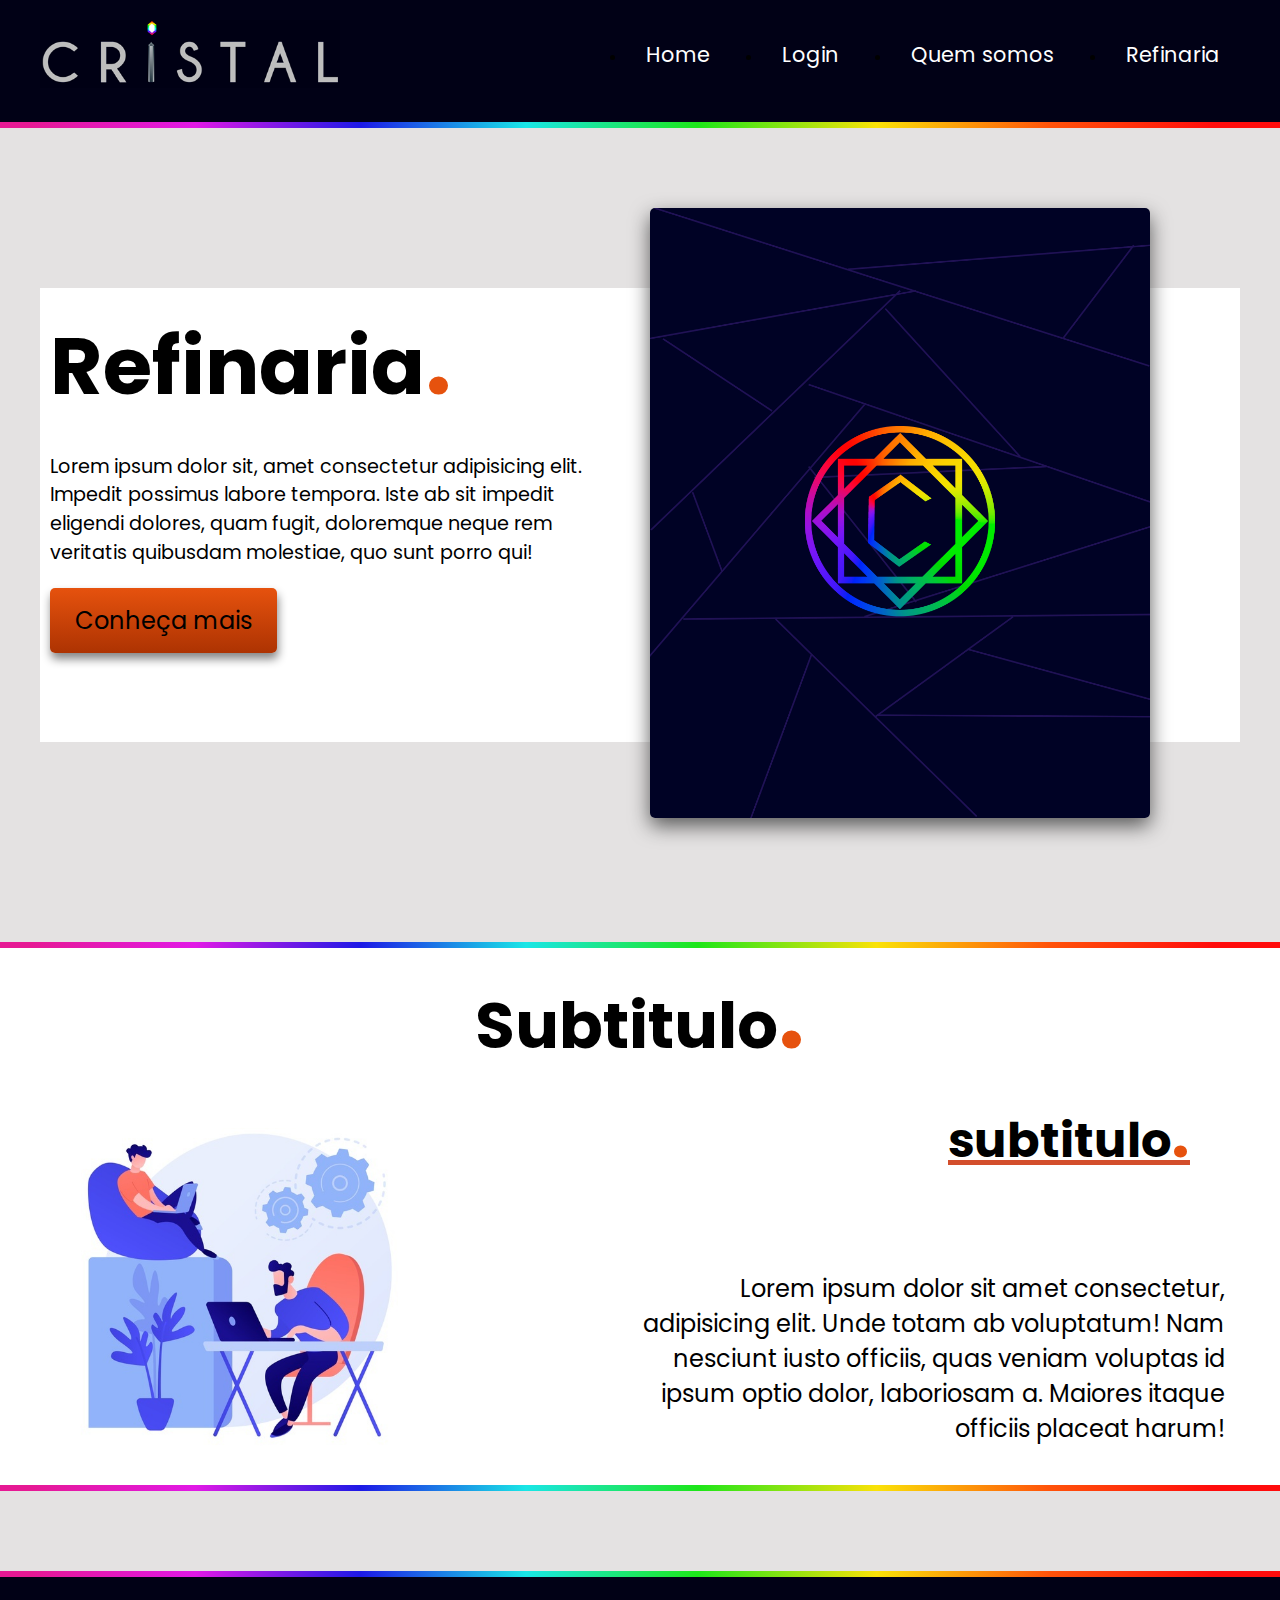
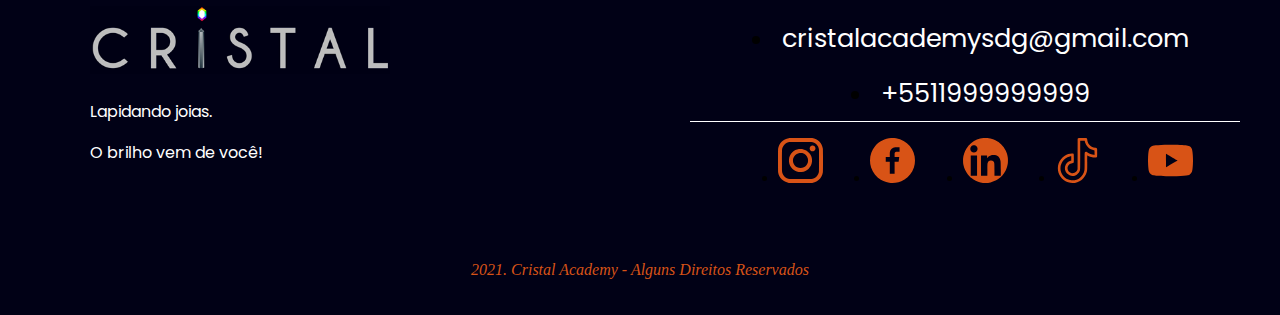
==== Refinaria/index.html @ 39de7128 "Projetos Cristal" ====
<!DOCTYPE html>
<html lang="pt-br">

<head>
  <meta charset="UTF-8">
  <meta http-equiv="X-UA-Compatible" content="IE=edge">
  <meta name="viewport" content="width=device-width, initial-scale=1.0">
  <link rel="stylesheet" href="style.css">
  <link rel="preconnect" href="https://fonts.googleapis.com">
  <link rel="preconnect" href="https://fonts.gstatic.com" crossorigin>
  <link href="https://fonts.googleapis.com/css2?family=Poppins:wght@400;600&family=Roboto:wght@400;500&display=swap" rel="stylesheet">
  <title>Refinaria</title>
</head>

<body>
  <header class="header-bg">
    <div class="header">
      <div class="img-bg">
        <img class="logo-cristal" src="img/logo-curta.png" alt="Cristal">
      </div>
      <nav>
        <ul class="header-menu">
          <li>
            <a href="#">Home</a>
          </li>
          <li>
            <a href="#">Login</a>
          </li>
          <li>
            <a href="#">Quem somos</a>
          </li>
          <li>
            <a href="#">Refinaria</a>
          </li>
        </ul>
      </nav>
    </div>
  </header>
  <main class="main-bg">
    <div class="main">
      <div class="texto-main">
        <h1>Refinaria<span>.</span></h1>
        <p>Lorem ipsum dolor sit, amet consectetur adipisicing elit. Impedit possimus labore tempora. Iste ab sit impedit
          eligendi dolores, quam fugit, doloremque neque rem veritatis quibusdam molestiae, quo sunt porro qui!</p>
        <a href="#refinaria">
          Conheça mais
        </a>
      </div>
      <div class="imagem2-bg">
        <div class="img">
          <img src="img/imagem1.jpg" alt="">
        </div>
      </div>

    </div>
  </main>
  <section class="subtitulo-bg">
    <div class="subtitulo">
      <h2>Subtitulo<span>.</span></h2>
      <div class="img-sub">
        <img src="img/manutenção.jpg" alt="">
      </div>
      <h3>subtitulo<span>.</span></h3>
      <p>Lorem ipsum dolor sit amet consectetur, adipisicing elit. Unde totam ab voluptatum! Nam nesciunt iusto officiis, quas veniam voluptas id ipsum optio dolor, laboriosam a. Maiores itaque officiis placeat harum!</p>
    </div>
  </section>

  <footer class="footer-bg">
    <div class="footer">
      <div class="bg-logo">
        <img class="logo-cristal" src="img/logo-curta.png" alt="Cristal">
        <div class="p">
          <p>Lapidando joias.</p>
          <p> O brilho vem de você!</p>
        </div>
      </div>
      <div>
        <ul class="footer-contato">
          <li class="email"><a href="mailto:cristalacademysdg@gmail.com?subject=Interesse em contato">cristalacademysdg@gmail.com</a></li>
          <li class="tel"><a href="tel:">+5511999999999</a></li>
        </ul>
        <ul class="footer-sociais">
          <li class="instagram">
            <a href="https://www.instagram.com/gds.cristalacademy/" target=" _blank"><img src="img/instagram.svg" alt="Facebook" class="redes-sociais"></a>
          </li>
          <li class="Facebook">
            <a href="https://www.facebook.com/CristalAcademyOficial" target=" _blank"><img src="img/facebook.svg" alt="Facebook" class="redes-sociais"></a>
          </li>
          <li class="Facebook">
            <a href="https://www.linkedin.com/company/cristal-academy/" target=" _blank"><img src="img/linkdin.svg" alt="Linkedin" class="redes-sociais"></a>
          </li>
          <li class="Facebook">
            <a href="https://www.tiktok.com/@cristalacademysdg" target=" _blank"><img src="img/tiktok.svg" alt="TikTok" class="redes-sociais"></a>
          </li>
          <li class="Facebook">
            <a href="https://www.youtube.com/channel/UCUQUi6EgOa24PhENqI-1iqw" target=" _blank"><img src="img/youtube.svg" alt="YouTube" class="redes-sociais"></a>
          </li>
        </ul>
      </div>
      <p class="footer-copy">2021. Cristal Academy - Alguns Direitos Reservados</p>

  </footer>
</body>

</html>
---- Refinaria/style.css ----
@import url(css/introducao.css);
@import url(css/footer.css);
@import url(css/header.css);
@import url(css/deifnicao.css);
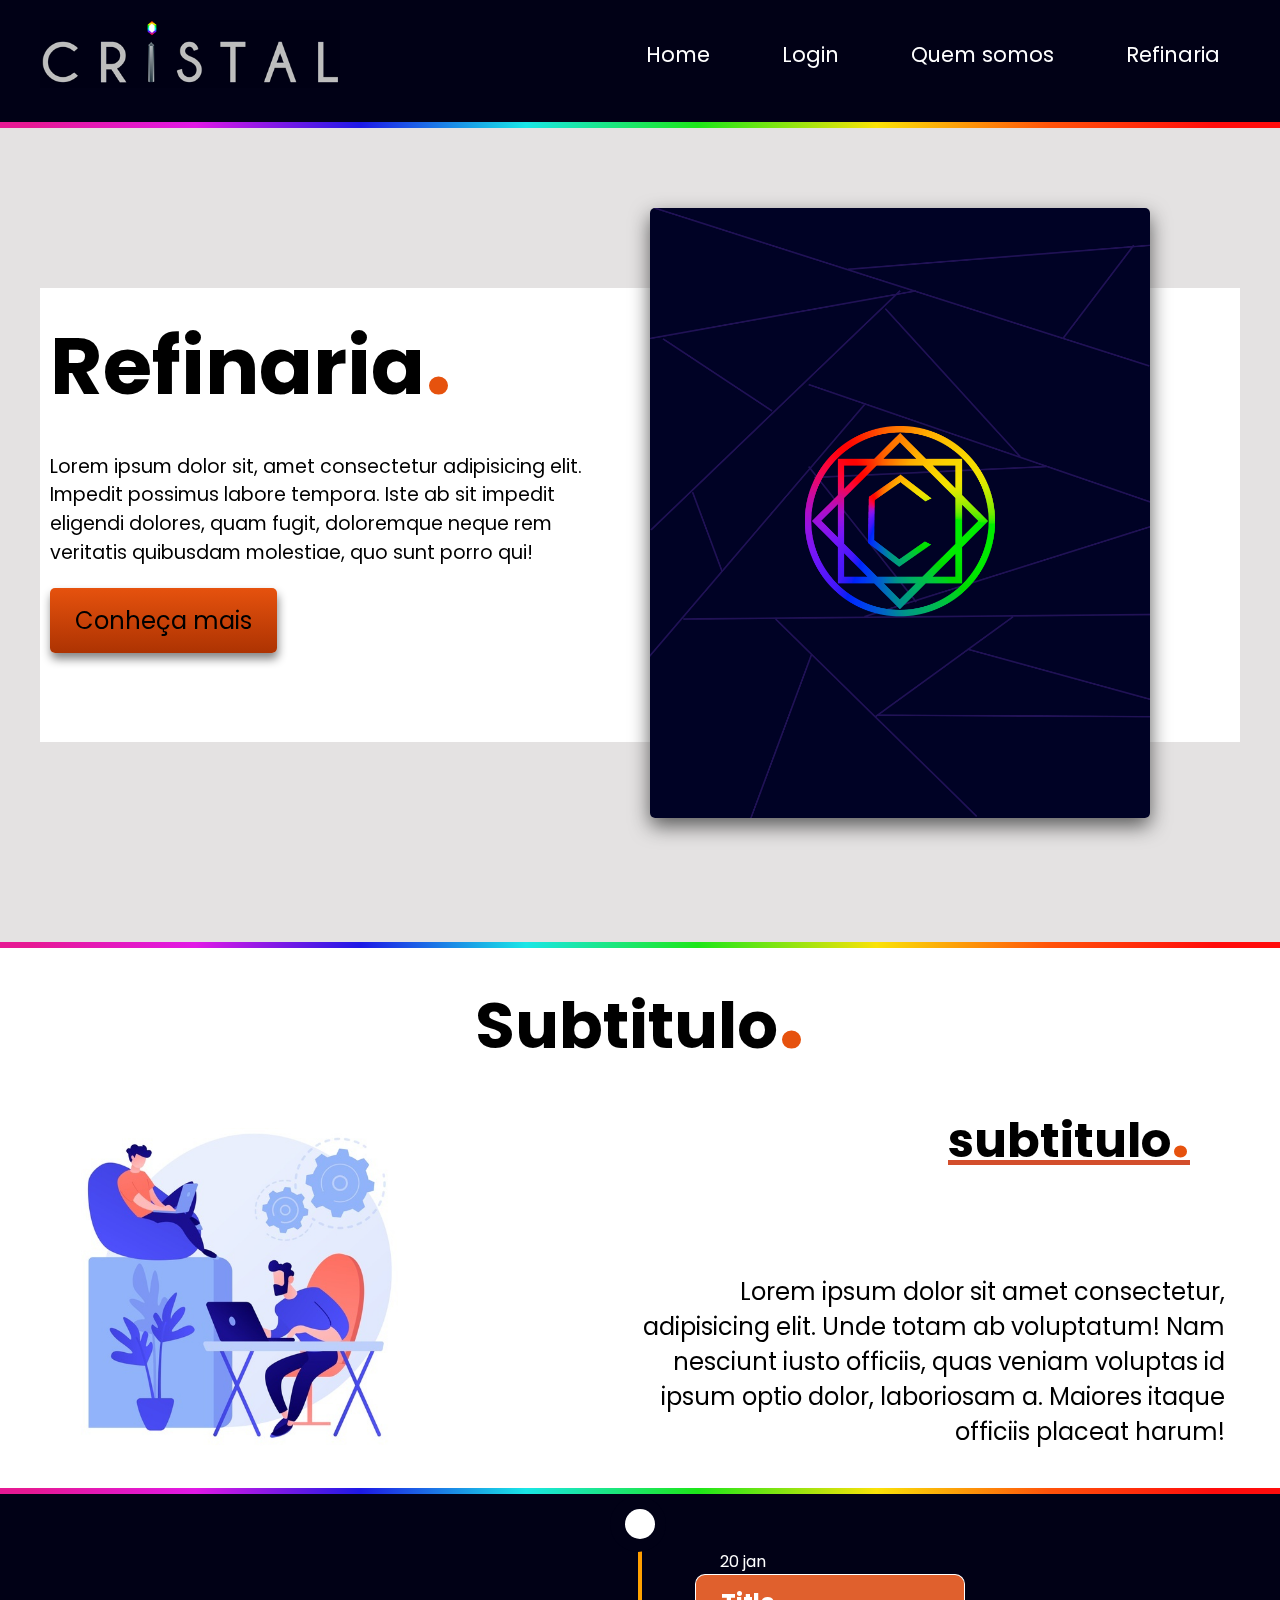
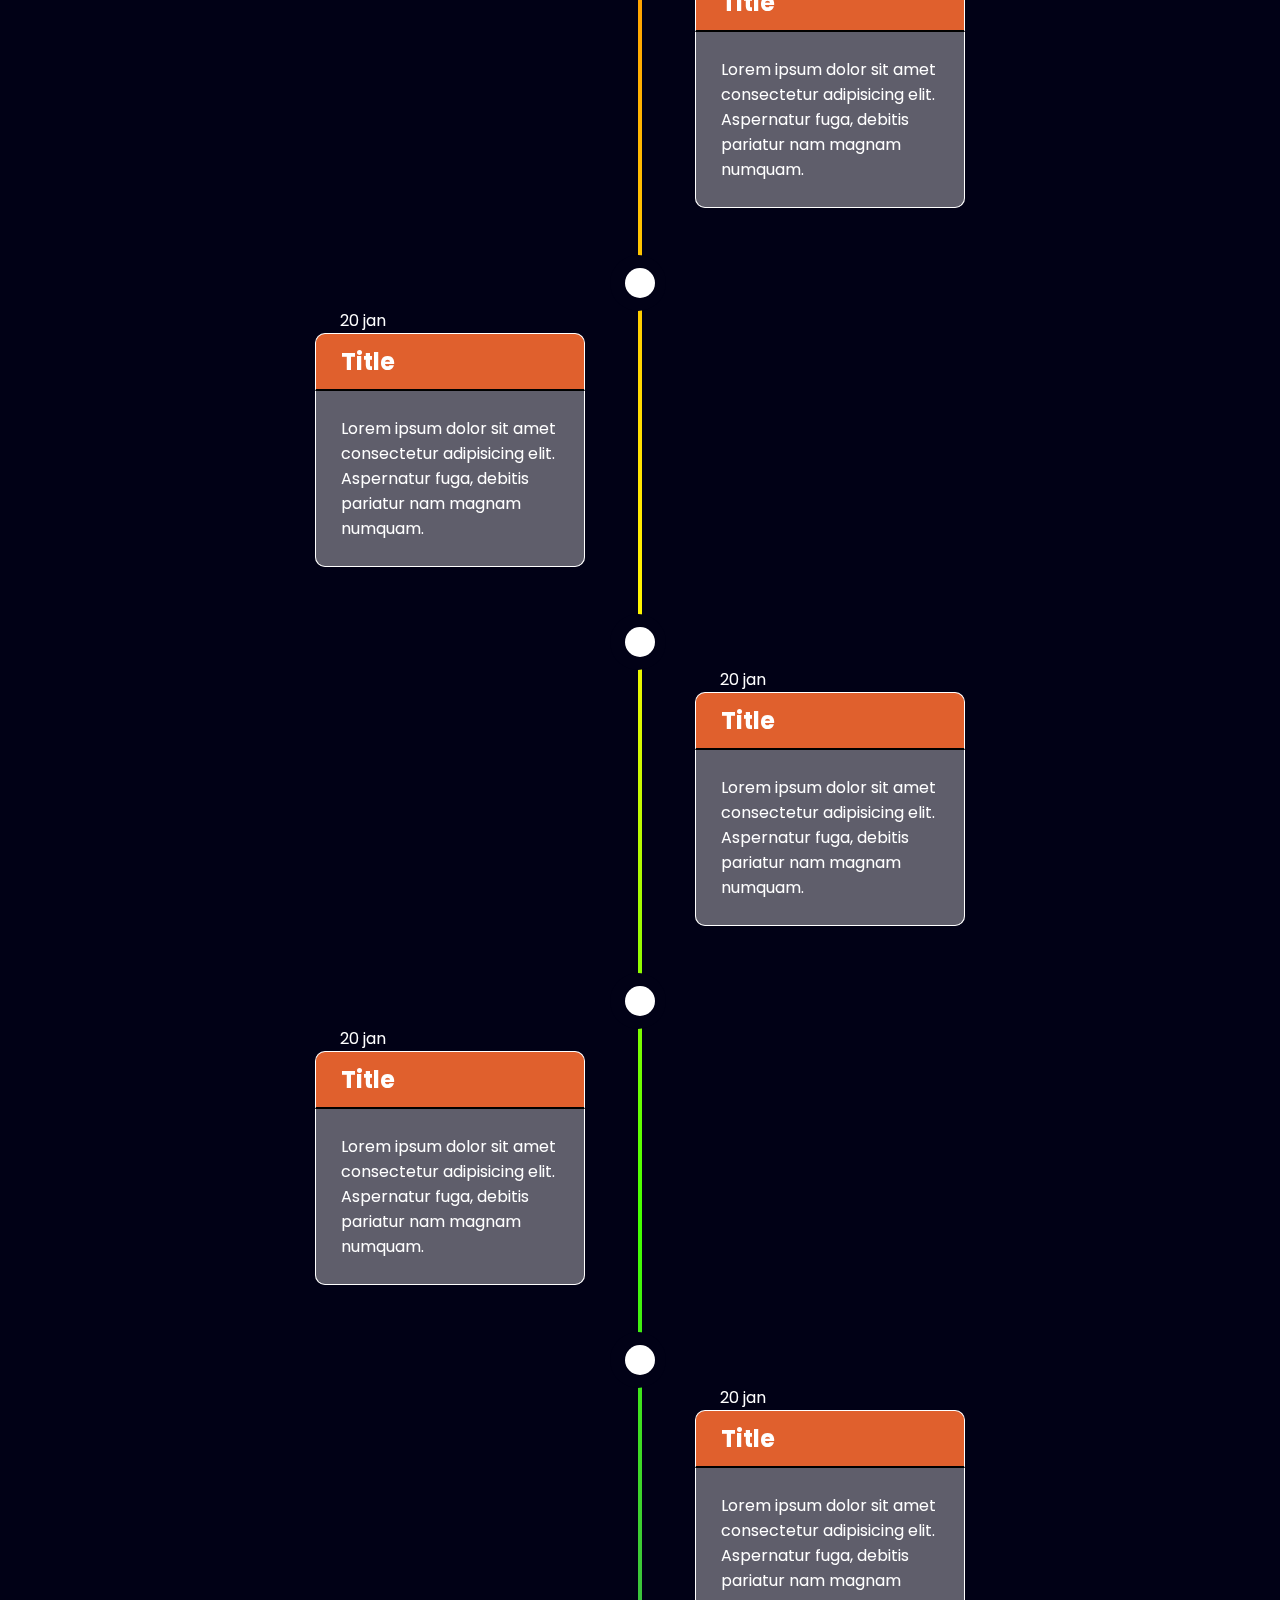
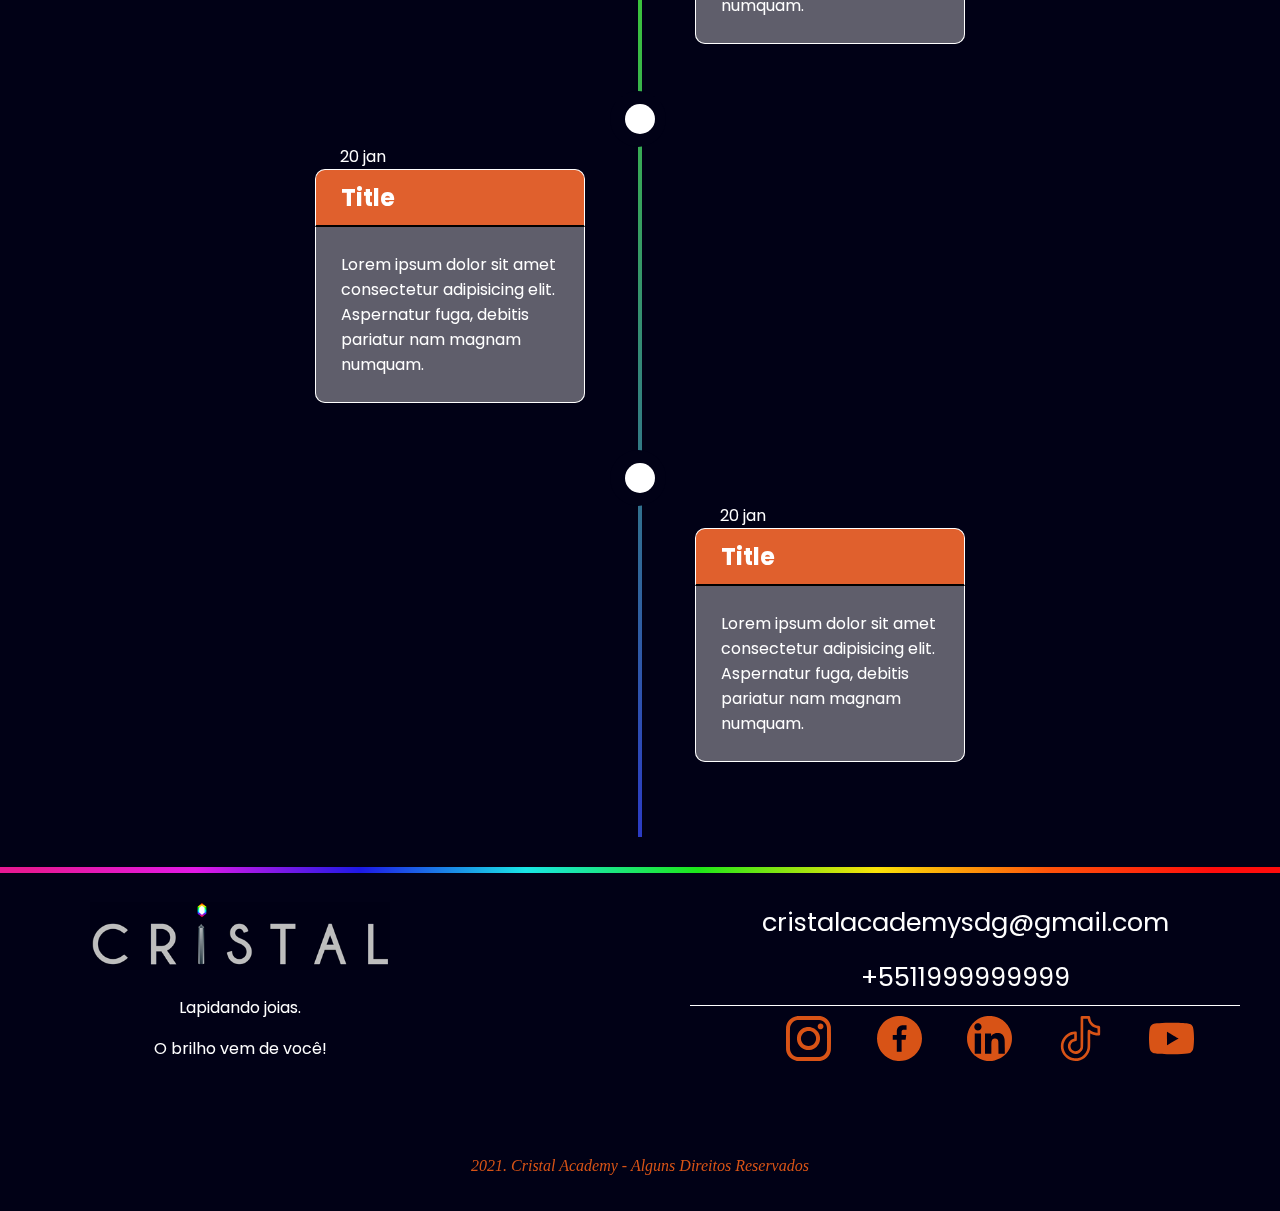
==== commit be65c7d1: "Conclusao dos cards" ====
--- a/Refinaria/index.html
+++ b/Refinaria/index.html
@@ -36,6 +36,7 @@
       </nav>
     </div>
   </header>
+
   <main class="main-bg">
     <div class="main">
       <div class="texto-main">
@@ -54,6 +55,7 @@
 
     </div>
   </main>
+
   <section class="subtitulo-bg">
     <div class="subtitulo">
       <h2>Subtitulo<span>.</span></h2>
@@ -62,6 +64,103 @@
       </div>
       <h3>subtitulo<span>.</span></h3>
       <p>Lorem ipsum dolor sit amet consectetur, adipisicing elit. Unde totam ab voluptatum! Nam nesciunt iusto officiis, quas veniam voluptas id ipsum optio dolor, laboriosam a. Maiores itaque officiis placeat harum!</p>
+    </div>
+  </section>
+
+  <section>
+    <div class="card-bg circles">
+      <div class="before-card">
+        <div class="card">
+          <ul>
+            <li>
+              <div class="card-posicao ">
+                <h3 class="data">20 jan</h3>
+                <div class="text-card">
+                  <h2>Title</h2>
+                  <p>Lorem ipsum dolor sit amet consectetur adipisicing elit. Aspernatur fuga, debitis pariatur nam magnam numquam.</p>
+                </div>
+              </div>
+            </li>
+
+            <li>
+              <div class="card-posicao">
+                <div class="text-card">
+                  <h3 class="data">20 jan</h3>
+                  <h2>Title</h2>
+                  <p>Lorem ipsum dolor sit amet consectetur adipisicing elit. Aspernatur fuga, debitis pariatur nam magnam numquam.</p>
+                </div>
+              </div>
+            </li>
+
+            <li>
+              <div class="card-posicao">
+                <div class="text-card">
+                  <h3 class="data">20 jan</h3>
+                  <h2>Title</h2>
+                  <p>Lorem ipsum dolor sit amet consectetur adipisicing elit. Aspernatur fuga, debitis pariatur nam magnam numquam.</p>
+                </div>
+              </div>
+            </li>
+
+            <li>
+              <div class="card-posicao">
+                <div class="text-card">
+                  <h3 class="data">20 jan</h3>
+                  <h2>Title</h2>
+                  <p>Lorem ipsum dolor sit amet consectetur adipisicing elit. Aspernatur fuga, debitis pariatur nam magnam numquam.</p>
+                </div>
+              </div>
+            </li>
+
+            <li>
+              <div class="card-posicao">
+                <div class="text-card">
+                  <h3 class="data">20 jan</h3>
+                  <h2>Title</h2>
+                  <p>Lorem ipsum dolor sit amet consectetur adipisicing elit. Aspernatur fuga, debitis pariatur nam magnam numquam.</p>
+                </div>
+              </div>
+            </li>
+
+            <li>
+              <div class="card-posicao">
+                <div class="text-card">
+                  <h3 class="data">20 jan</h3>
+                  <h2>Title</h2>
+                  <p>Lorem ipsum dolor sit amet consectetur adipisicing elit. Aspernatur fuga, debitis pariatur nam magnam numquam.</p>
+                </div>
+              </div>
+            </li>
+
+            <li>
+              <div class="card-posicao">
+                <div class="text-card">
+                  <h3 class="data">20 jan</h3>
+                  <h2>Title</h2>
+                  <p>Lorem ipsum dolor sit amet consectetur adipisicing elit. Aspernatur fuga, debitis pariatur nam magnam numquam.</p>
+                </div>
+              </div>
+            </li>
+          </ul>
+
+        </div>
+
+      </div>
+
+
+
+      <li class="hex-bg"></li>
+      <li class="hex-bg"></li>
+      <li class="hex-bg"></li>
+      <li class="hex-bg"></li>
+      <li class="hex-bg"></li>
+      <li class="hex-bg"></li>
+      <li class="hex-bg"></li>
+      <li class="hex-bg"></li>
+      <li class="hex-bg"></li>
+      <li class="hex-bg"></li>
+
+
     </div>
   </section>
 
--- a/Refinaria/style.css
+++ b/Refinaria/style.css
@@ -2,3 +2,11 @@
 @import url(css/footer.css);
 @import url(css/header.css);
 @import url(css/deifnicao.css);
+@import url(css/cards.css);
+@import url(css/scroll.css);
+@import url(css/background.css);
+ul {
+  list-style: none;
+  padding: 0;
+  margin: 0px;
+}
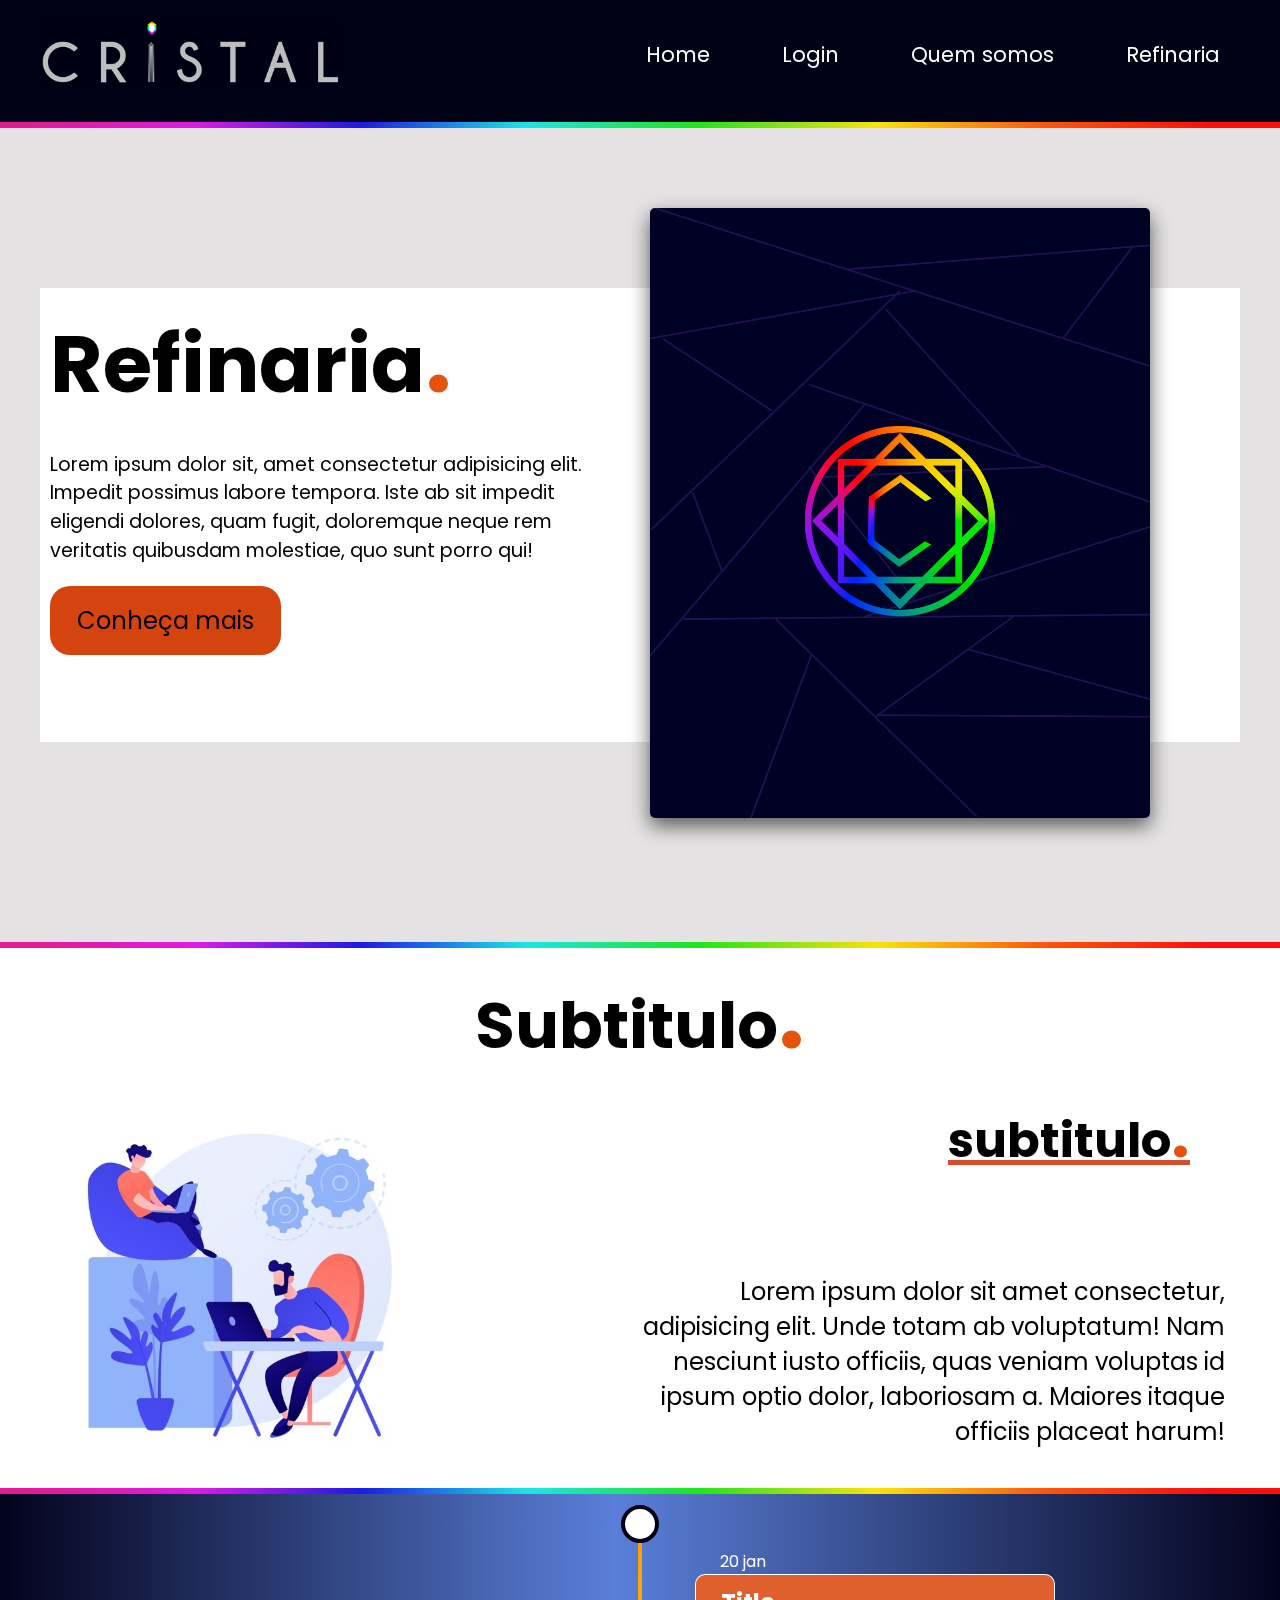
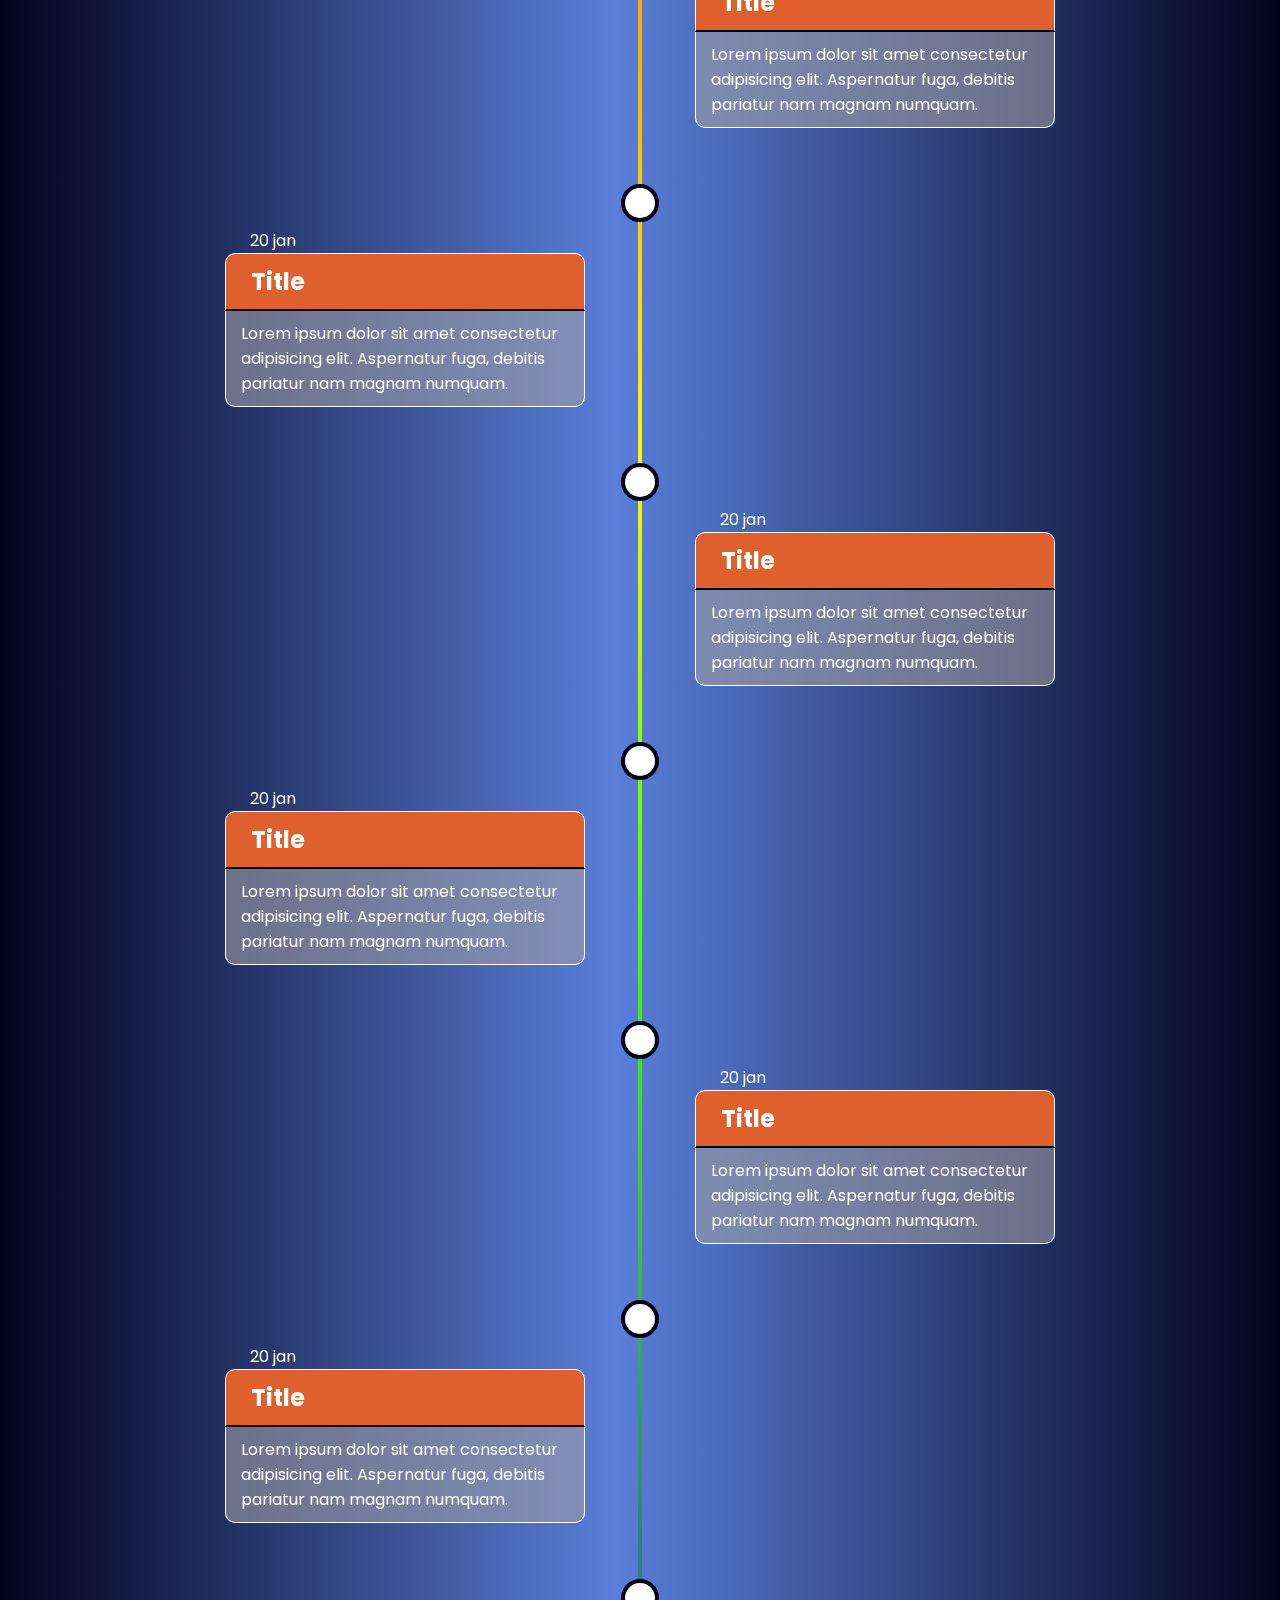
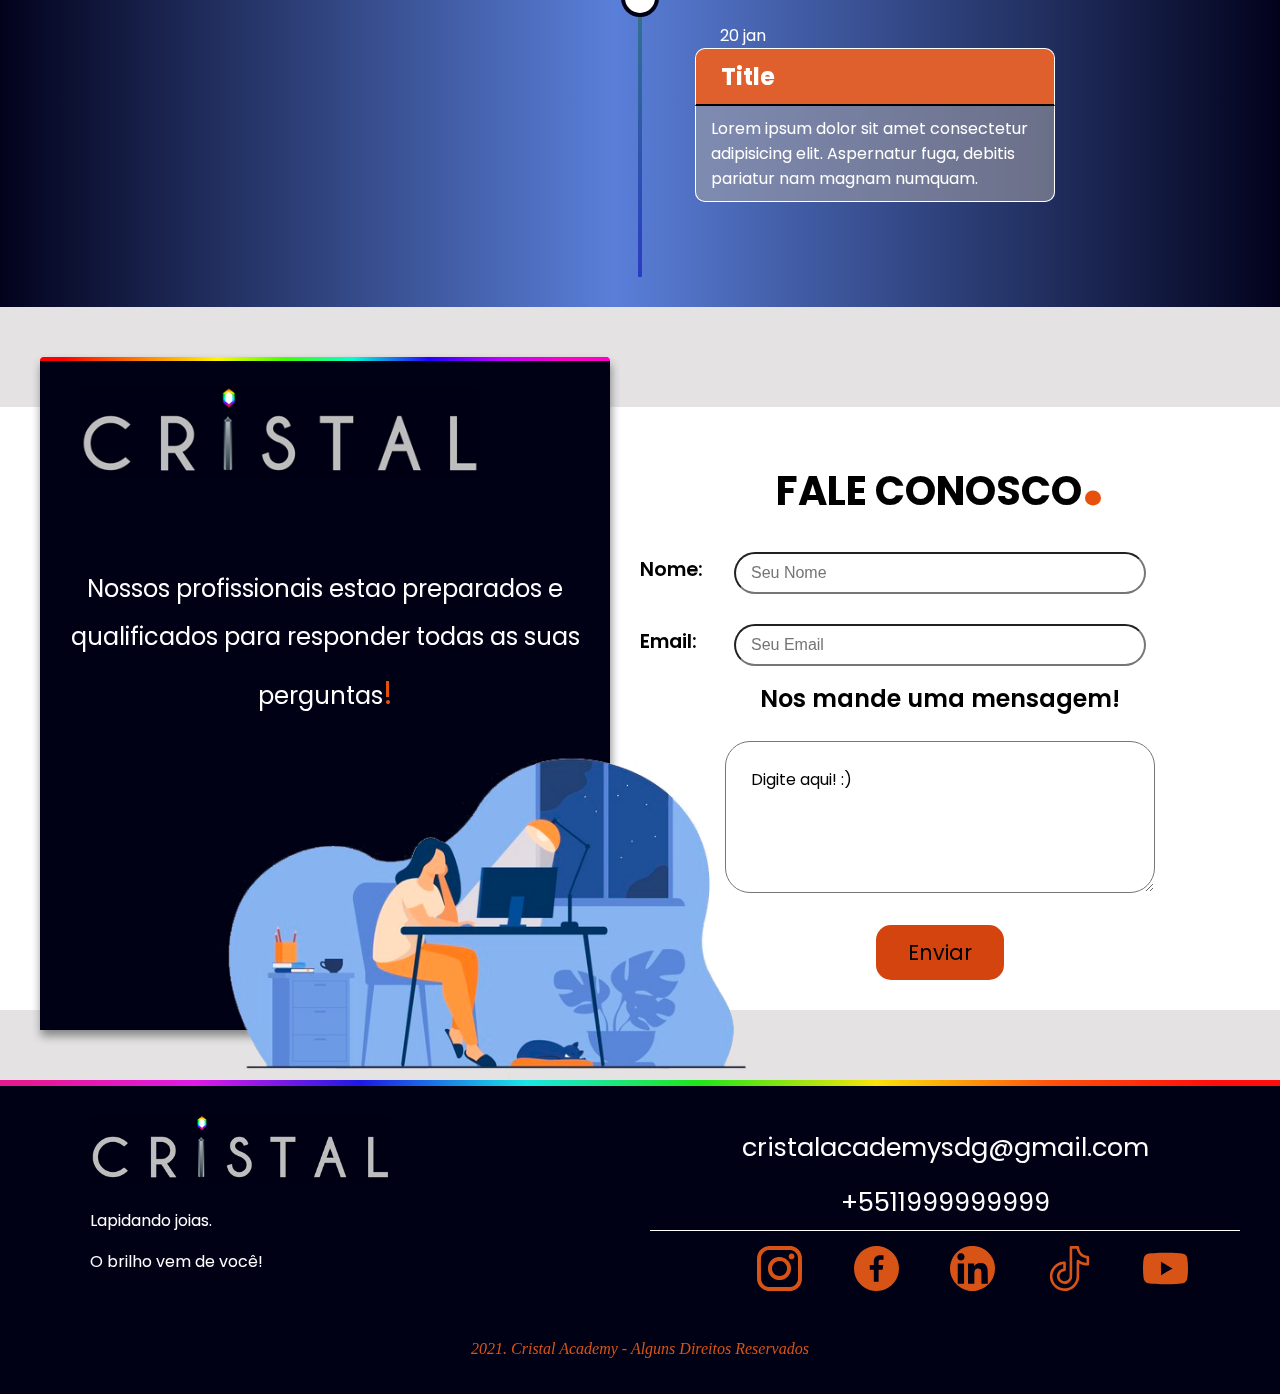
==== commit dc297ff5: "Adição da section contato" ====
--- a/Refinaria/index.html
+++ b/Refinaria/index.html
@@ -164,6 +164,49 @@
     </div>
   </section>
 
+  <section>
+    <div class="contato-bg">
+      <div class="contato">
+
+        <div class="img-contato">
+          <div class="bg-img">
+            <img src="img/logo-curta.png" alt="">
+            <div class="texto-img">
+              <p>Nossos profissionais estao preparados e qualificados para responder todas as suas perguntas<span>!</span></p>
+            </div>
+            <img class="noturno" src="img/estudonoturno.png" alt="">
+          </div>
+        </div>
+
+        <div class="texto-contato">
+          <h2>FALE CONOSCO<span>.</span></h2>
+
+          <div class="form">
+
+            <div class="nome">
+              <label for="nome"></span></label>
+              <input class="barra" type="text" id="nome" name="nome" placeholder="Seu Nome">
+            </div>
+
+            <div class="email-form">
+              <label for="email"></label>
+              <input class="barra" type="text" id="email" name="email" placeholder="Seu Email">
+            </div>
+
+            <div class="img-area">
+              <label for="msg"></label>
+              <textarea name="msg" id="msg" cols="40" rows="4">Digite aqui! :)</textarea>
+            </div>
+
+            <div>
+              <button class="botao">Enviar</button>
+            </div>
+
+
+          </div>
+        </div>
+  </section>
+
   <footer class="footer-bg">
     <div class="footer">
       <div class="bg-logo">
@@ -185,13 +228,13 @@
           <li class="Facebook">
             <a href="https://www.facebook.com/CristalAcademyOficial" target=" _blank"><img src="img/facebook.svg" alt="Facebook" class="redes-sociais"></a>
           </li>
-          <li class="Facebook">
+          <li class="linkedin">
             <a href="https://www.linkedin.com/company/cristal-academy/" target=" _blank"><img src="img/linkdin.svg" alt="Linkedin" class="redes-sociais"></a>
           </li>
-          <li class="Facebook">
+          <li class="tiktok">
             <a href="https://www.tiktok.com/@cristalacademysdg" target=" _blank"><img src="img/tiktok.svg" alt="TikTok" class="redes-sociais"></a>
           </li>
-          <li class="Facebook">
+          <li class="youtube">
             <a href="https://www.youtube.com/channel/UCUQUi6EgOa24PhENqI-1iqw" target=" _blank"><img src="img/youtube.svg" alt="YouTube" class="redes-sociais"></a>
           </li>
         </ul>
--- a/Refinaria/style.css
+++ b/Refinaria/style.css
@@ -5,6 +5,7 @@
 @import url(css/cards.css);
 @import url(css/scroll.css);
 @import url(css/background.css);
+@import url(css/contato.css);
 ul {
   list-style: none;
   padding: 0;
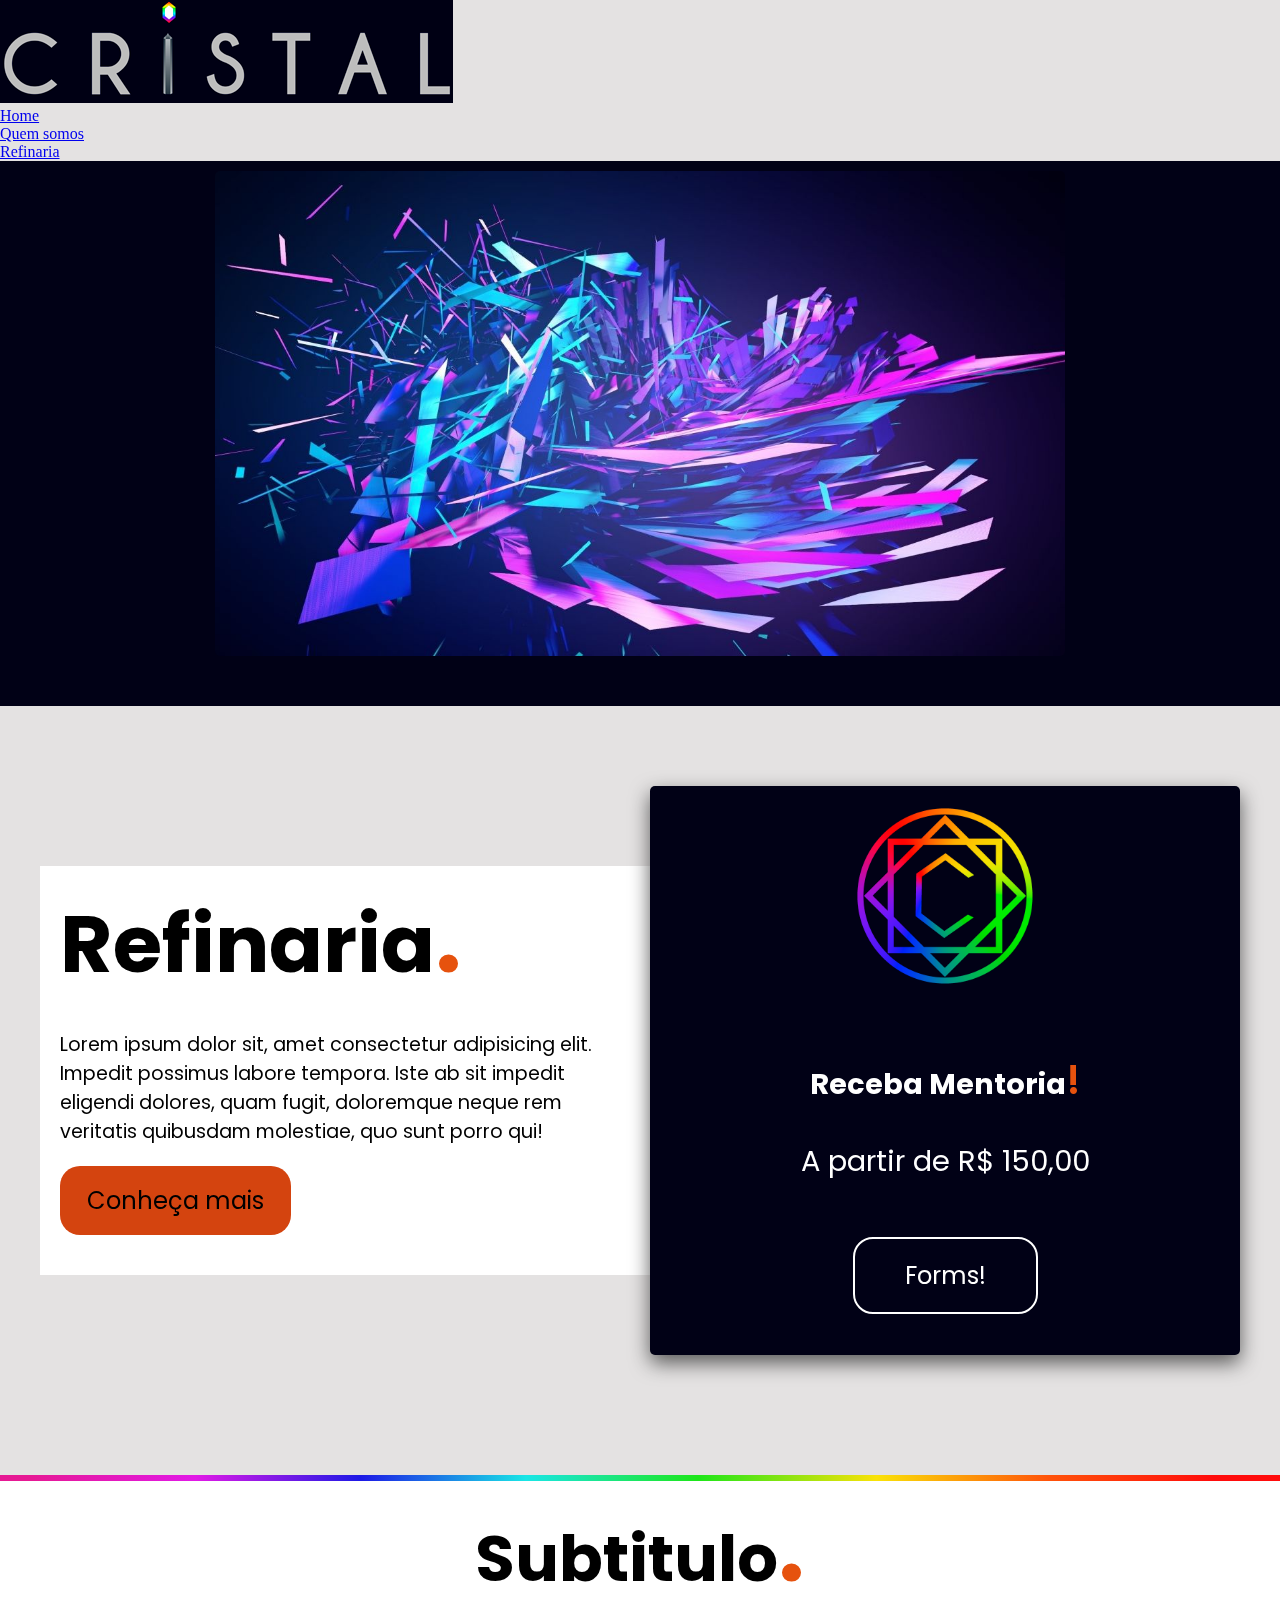
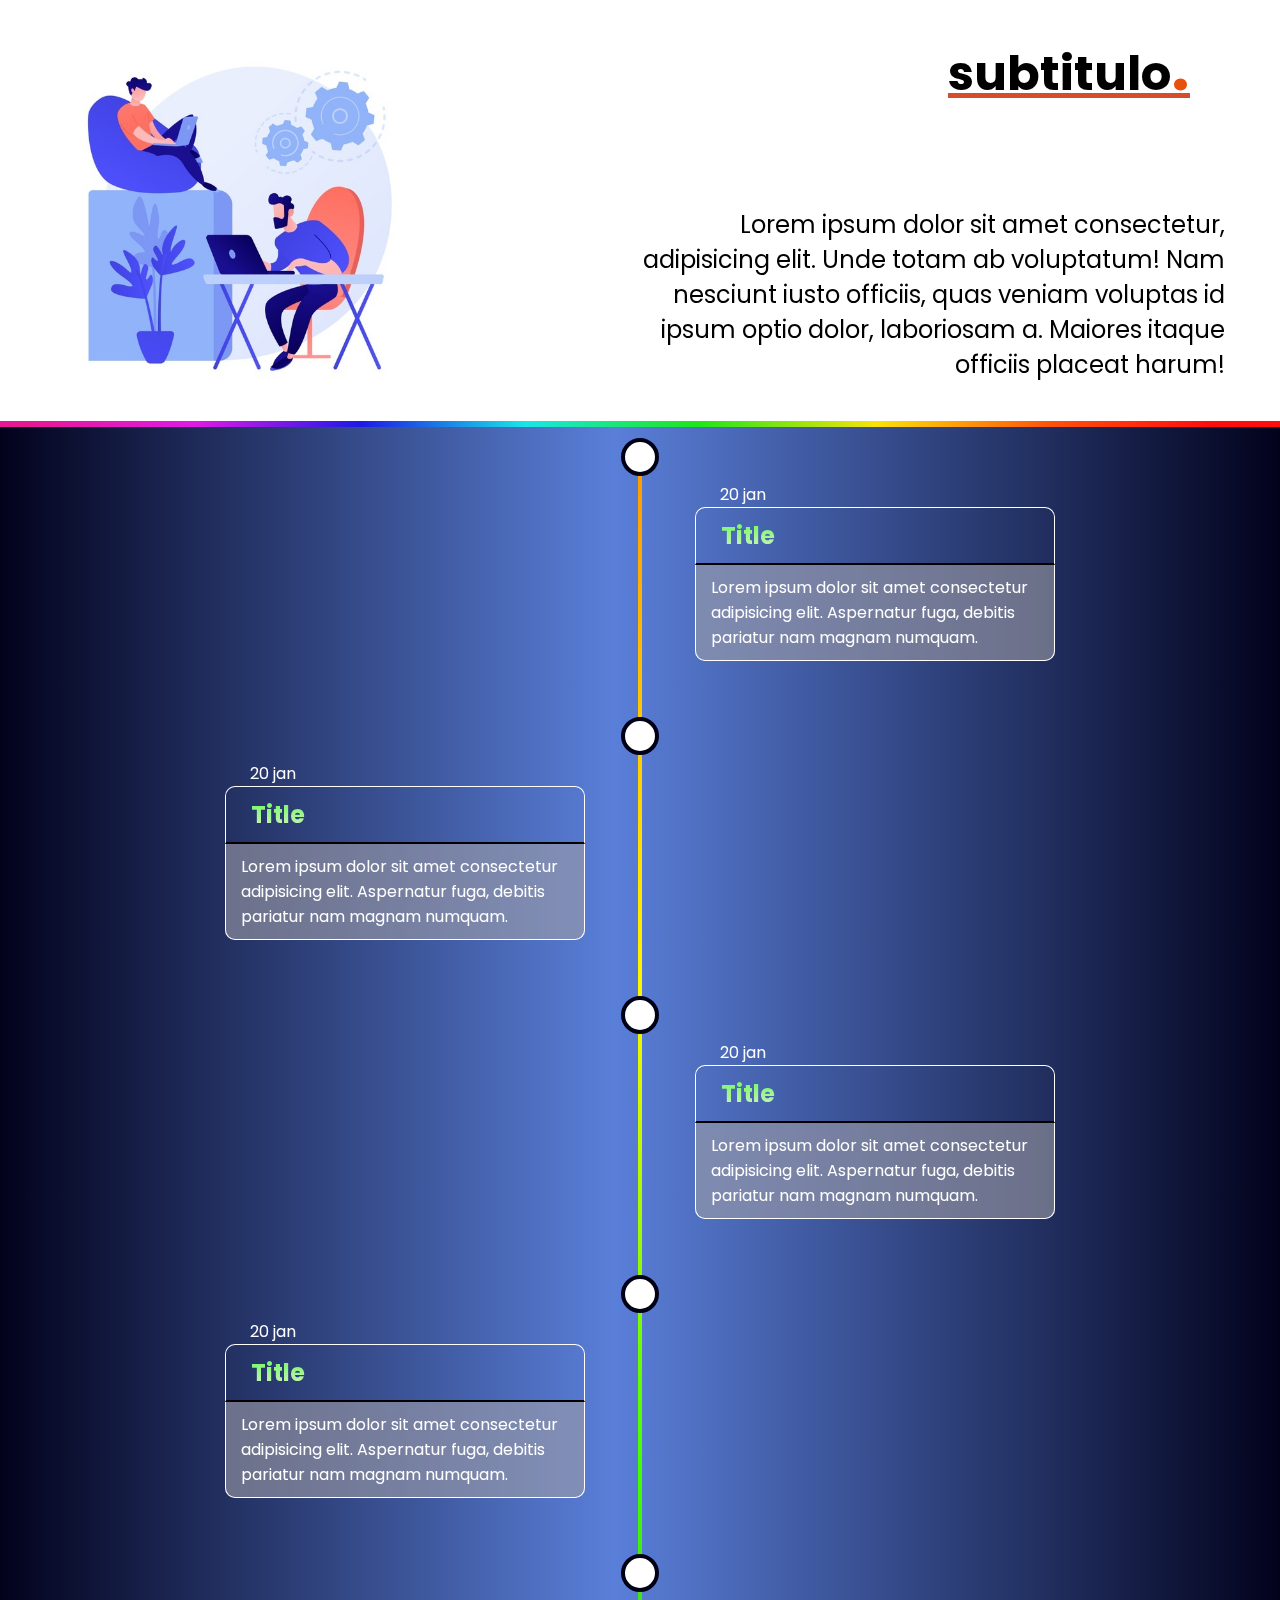
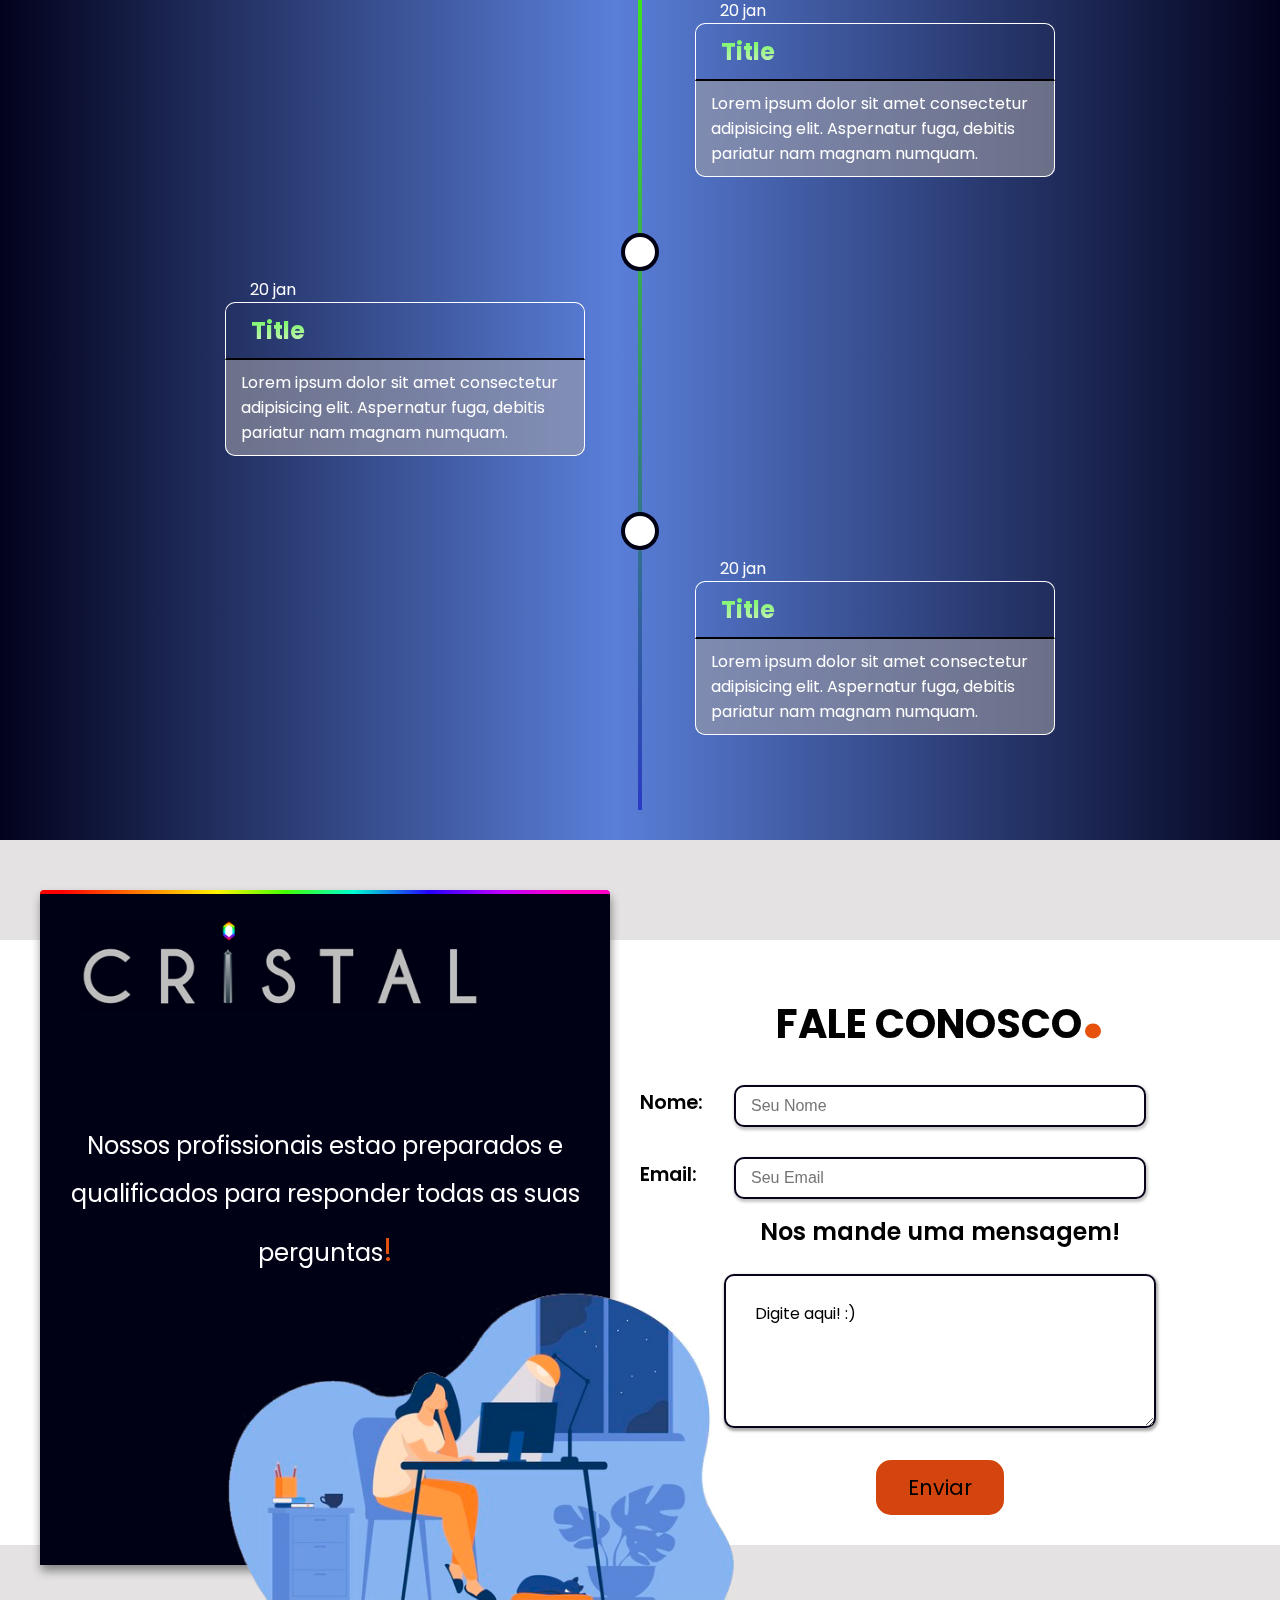
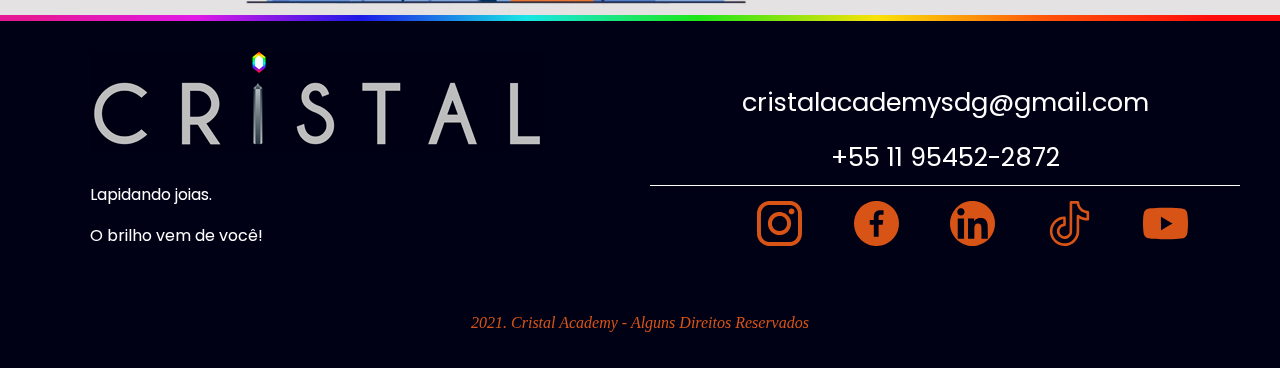
==== commit d71eda19: "Slide refinaia" ====
--- a/Refinaria/index.html
+++ b/Refinaria/index.html
@@ -10,9 +10,14 @@
   <link rel="preconnect" href="https://fonts.gstatic.com" crossorigin>
   <link href="https://fonts.googleapis.com/css2?family=Poppins:wght@400;600&family=Roboto:wght@400;500&display=swap" rel="stylesheet">
   <title>Refinaria</title>
+  <script type="application/javascript" src="https://code.jquery.com/jquery-3.6.0.min.js"></script>
+  <script type="application/javascript" src="scripts/injectLoader.js"></script>
+
 </head>
 
 <body>
+  <div class="loading-all"></div>
+
   <header class="header-bg">
     <div class="header">
       <div class="img-bg">
@@ -24,9 +29,6 @@
             <a href="#">Home</a>
           </li>
           <li>
-            <a href="#">Login</a>
-          </li>
-          <li>
             <a href="#">Quem somos</a>
           </li>
           <li>
@@ -36,20 +38,47 @@
       </nav>
     </div>
   </header>
+
+  <section class="slide-bg">
+    <div class="items-bg">
+      <ul class="items">
+        <li class="item"><img src="img/slide-1.jpg" alt=""></li>
+        <li class="item"><img src="img/slide-2.jpg" alt=""></li>
+        <li class="item"><img src="img/slide-3.jpg" alt=""></li>
+        <li class="item"><img src="img/slide-4.jpg" alt=""></li>
+        <li class="item"><img src="img/slide-5.jpg" alt=""></li>
+      </ul>
+    </div>
+  </section>
+
 
   <main class="main-bg">
     <div class="main">
       <div class="texto-main">
         <h1>Refinaria<span>.</span></h1>
-        <p>Lorem ipsum dolor sit, amet consectetur adipisicing elit. Impedit possimus labore tempora. Iste ab sit impedit
-          eligendi dolores, quam fugit, doloremque neque rem veritatis quibusdam molestiae, quo sunt porro qui!</p>
+        <p>Lorem ipsum dolor sit, amet consectetur adipisicing elit. Impedit possimus labore tempora. Iste ab sit
+          impedit
+          eligendi dolores, quam fugit, doloremque neque rem veritatis quibusdam molestiae, quo sunt porro
+          qui!</p>
         <a href="#refinaria">
           Conheça mais
         </a>
       </div>
       <div class="imagem2-bg">
         <div class="img">
-          <img src="img/imagem1.jpg" alt="">
+          <div class="texto-img">
+            <div class="img-cristal-logo">
+              <img src="img/logo cristal.png" alt="">
+            </div>
+            <div class="preco">
+              <h3>Receba Mentoria<span>!</span></h3>
+              <p>A partir de R$ 150,00</p>
+            </div>
+            <div class="link-form">
+              <a onclick="scrollToContact()">Forms!</a>
+            </div>
+
+          </div>
         </div>
       </div>
 
@@ -63,7 +92,9 @@
         <img src="img/manutenção.jpg" alt="">
       </div>
       <h3>subtitulo<span>.</span></h3>
-      <p>Lorem ipsum dolor sit amet consectetur, adipisicing elit. Unde totam ab voluptatum! Nam nesciunt iusto officiis, quas veniam voluptas id ipsum optio dolor, laboriosam a. Maiores itaque officiis placeat harum!</p>
+      <p>Lorem ipsum dolor sit amet consectetur, adipisicing elit. Unde totam ab voluptatum! Nam nesciunt iusto
+        officiis, quas veniam voluptas id ipsum optio dolor, laboriosam a. Maiores itaque officiis placeat
+        harum!</p>
     </div>
   </section>
 
@@ -77,67 +108,74 @@
                 <h3 class="data">20 jan</h3>
                 <div class="text-card">
                   <h2>Title</h2>
-                  <p>Lorem ipsum dolor sit amet consectetur adipisicing elit. Aspernatur fuga, debitis pariatur nam magnam numquam.</p>
-                </div>
-              </div>
-            </li>
-
-            <li>
-              <div class="card-posicao">
-                <div class="text-card">
-                  <h3 class="data">20 jan</h3>
-                  <h2>Title</h2>
-                  <p>Lorem ipsum dolor sit amet consectetur adipisicing elit. Aspernatur fuga, debitis pariatur nam magnam numquam.</p>
-                </div>
-              </div>
-            </li>
-
-            <li>
-              <div class="card-posicao">
-                <div class="text-card">
-                  <h3 class="data">20 jan</h3>
-                  <h2>Title</h2>
-                  <p>Lorem ipsum dolor sit amet consectetur adipisicing elit. Aspernatur fuga, debitis pariatur nam magnam numquam.</p>
-                </div>
-              </div>
-            </li>
-
-            <li>
-              <div class="card-posicao">
-                <div class="text-card">
-                  <h3 class="data">20 jan</h3>
-                  <h2>Title</h2>
-                  <p>Lorem ipsum dolor sit amet consectetur adipisicing elit. Aspernatur fuga, debitis pariatur nam magnam numquam.</p>
-                </div>
-              </div>
-            </li>
-
-            <li>
-              <div class="card-posicao">
-                <div class="text-card">
-                  <h3 class="data">20 jan</h3>
-                  <h2>Title</h2>
-                  <p>Lorem ipsum dolor sit amet consectetur adipisicing elit. Aspernatur fuga, debitis pariatur nam magnam numquam.</p>
-                </div>
-              </div>
-            </li>
-
-            <li>
-              <div class="card-posicao">
-                <div class="text-card">
-                  <h3 class="data">20 jan</h3>
-                  <h2>Title</h2>
-                  <p>Lorem ipsum dolor sit amet consectetur adipisicing elit. Aspernatur fuga, debitis pariatur nam magnam numquam.</p>
-                </div>
-              </div>
-            </li>
-
-            <li>
-              <div class="card-posicao">
-                <div class="text-card">
-                  <h3 class="data">20 jan</h3>
-                  <h2>Title</h2>
-                  <p>Lorem ipsum dolor sit amet consectetur adipisicing elit. Aspernatur fuga, debitis pariatur nam magnam numquam.</p>
+                  <p>Lorem ipsum dolor sit amet consectetur adipisicing elit. Aspernatur fuga, debitis
+                    pariatur nam magnam numquam.</p>
+                </div>
+              </div>
+            </li>
+
+            <li>
+              <div class="card-posicao">
+                <div class="text-card">
+                  <h3 class="data">20 jan</h3>
+                  <h2>Title</h2>
+                  <p>Lorem ipsum dolor sit amet consectetur adipisicing elit. Aspernatur fuga, debitis
+                    pariatur nam magnam numquam.</p>
+                </div>
+              </div>
+            </li>
+
+            <li>
+              <div class="card-posicao">
+                <div class="text-card">
+                  <h3 class="data">20 jan</h3>
+                  <h2>Title</h2>
+                  <p>Lorem ipsum dolor sit amet consectetur adipisicing elit. Aspernatur fuga, debitis
+                    pariatur nam magnam numquam.</p>
+                </div>
+              </div>
+            </li>
+
+            <li>
+              <div class="card-posicao">
+                <div class="text-card">
+                  <h3 class="data">20 jan</h3>
+                  <h2>Title</h2>
+                  <p>Lorem ipsum dolor sit amet consectetur adipisicing elit. Aspernatur fuga, debitis
+                    pariatur nam magnam numquam.</p>
+                </div>
+              </div>
+            </li>
+
+            <li>
+              <div class="card-posicao">
+                <div class="text-card">
+                  <h3 class="data">20 jan</h3>
+                  <h2>Title</h2>
+                  <p>Lorem ipsum dolor sit amet consectetur adipisicing elit. Aspernatur fuga, debitis
+                    pariatur nam magnam numquam.</p>
+                </div>
+              </div>
+            </li>
+
+            <li>
+              <div class="card-posicao">
+                <div class="text-card">
+                  <h3 class="data">20 jan</h3>
+                  <h2>Title</h2>
+                  <p>Lorem ipsum dolor sit amet consectetur adipisicing elit. Aspernatur fuga, debitis
+                    pariatur nam magnam numquam.</p>
+                </div>
+              </div>
+            </li>
+
+            <li>
+              <div class="card-posicao">
+                <div class="text-card">
+                  <h3 class="data">20 jan</h3>
+                  <h2>Title</h2>
+                  <p>Lorem ipsum dolor sit amet consectetur adipisicing elit. Aspernatur fuga, debitis
+                    pariatur nam magnam numquam.</p>
                 </div>
               </div>
             </li>
@@ -148,23 +186,22 @@
       </div>
 
 
-
-      <li class="hex-bg"></li>
-      <li class="hex-bg"></li>
-      <li class="hex-bg"></li>
-      <li class="hex-bg"></li>
-      <li class="hex-bg"></li>
-      <li class="hex-bg"></li>
-      <li class="hex-bg"></li>
-      <li class="hex-bg"></li>
-      <li class="hex-bg"></li>
-      <li class="hex-bg"></li>
-
-
-    </div>
-  </section>
-
-  <section>
+      <li class="hex-bg"></li>
+      <li class="hex-bg"></li>
+      <li class="hex-bg"></li>
+      <li class="hex-bg"></li>
+      <li class="hex-bg"></li>
+      <li class="hex-bg"></li>
+      <li class="hex-bg"></li>
+      <li class="hex-bg"></li>
+      <li class="hex-bg"></li>
+      <li class="hex-bg"></li>
+
+
+    </div>
+  </section>
+
+  <section id="section-contact">
     <div class="contato-bg">
       <div class="contato">
 
@@ -172,13 +209,16 @@
           <div class="bg-img">
             <img src="img/logo-curta.png" alt="">
             <div class="texto-img">
-              <p>Nossos profissionais estao preparados e qualificados para responder todas as suas perguntas<span>!</span></p>
+              <p>Nossos profissionais estao preparados e qualificados para responder todas as suas
+                perguntas<span>!</span></p>
             </div>
             <img class="noturno" src="img/estudonoturno.png" alt="">
           </div>
         </div>
 
         <div class="texto-contato">
+
+
           <h2>FALE CONOSCO<span>.</span></h2>
 
           <div class="form">
@@ -195,7 +235,7 @@
 
             <div class="img-area">
               <label for="msg"></label>
-              <textarea name="msg" id="msg" cols="40" rows="4">Digite aqui! :)</textarea>
+              <textarea name="msg" id="msg" cols="40" rows="4"> Digite aqui! :) </textarea>
             </div>
 
             <div>
@@ -205,6 +245,9 @@
 
           </div>
         </div>
+      </div>
+
+    </div>
   </section>
 
   <footer class="footer-bg">
@@ -218,14 +261,15 @@
       </div>
       <div>
         <ul class="footer-contato">
-          <li class="email"><a href="mailto:cristalacademysdg@gmail.com?subject=Interesse em contato">cristalacademysdg@gmail.com</a></li>
-          <li class="tel"><a href="tel:">+5511999999999</a></li>
+          <li class="email"><a href="mailto:cristalacademysdg@gmail.com?subject=Interesse em contato">cristalacademysdg@gmail.com</a>
+          </li>
+          <li class="tel"><a href="https://api.whatsapp.com/send?phone=5511954522872&text=Olá%2C%20gostaria%20de%20conhecer%20mais%20sobre%20a%20Cristal%20Academy" target="_blank">+55 11 95452-2872</a></li>
         </ul>
         <ul class="footer-sociais">
           <li class="instagram">
             <a href="https://www.instagram.com/gds.cristalacademy/" target=" _blank"><img src="img/instagram.svg" alt="Facebook" class="redes-sociais"></a>
           </li>
-          <li class="Facebook">
+          <li class="facebook">
             <a href="https://www.facebook.com/CristalAcademyOficial" target=" _blank"><img src="img/facebook.svg" alt="Facebook" class="redes-sociais"></a>
           </li>
           <li class="linkedin">
@@ -234,14 +278,15 @@
           <li class="tiktok">
             <a href="https://www.tiktok.com/@cristalacademysdg" target=" _blank"><img src="img/tiktok.svg" alt="TikTok" class="redes-sociais"></a>
           </li>
-          <li class="youtube">
+          <li class="youtube  ">
             <a href="https://www.youtube.com/channel/UCUQUi6EgOa24PhENqI-1iqw" target=" _blank"><img src="img/youtube.svg" alt="YouTube" class="redes-sociais"></a>
           </li>
         </ul>
       </div>
       <p class="footer-copy">2021. Cristal Academy - Alguns Direitos Reservados</p>
-
+    </div>
   </footer>
+
 </body>
 
 </html>--- a/Refinaria/style.css
+++ b/Refinaria/style.css
@@ -1,13 +1,21 @@
 @import url(css/introducao.css);
 @import url(css/footer.css);
-@import url(css/header.css);
 @import url(css/deifnicao.css);
 @import url(css/cards.css);
 @import url(css/scroll.css);
 @import url(css/background.css);
 @import url(css/contato.css);
+@import url(css/slide.css);
 ul {
   list-style: none;
   padding: 0;
   margin: 0px;
 }
+
+
+.loading-all {
+  position: fixed;
+  width: 100%;
+  height: 100%;
+  z-index: 9999;
+}
